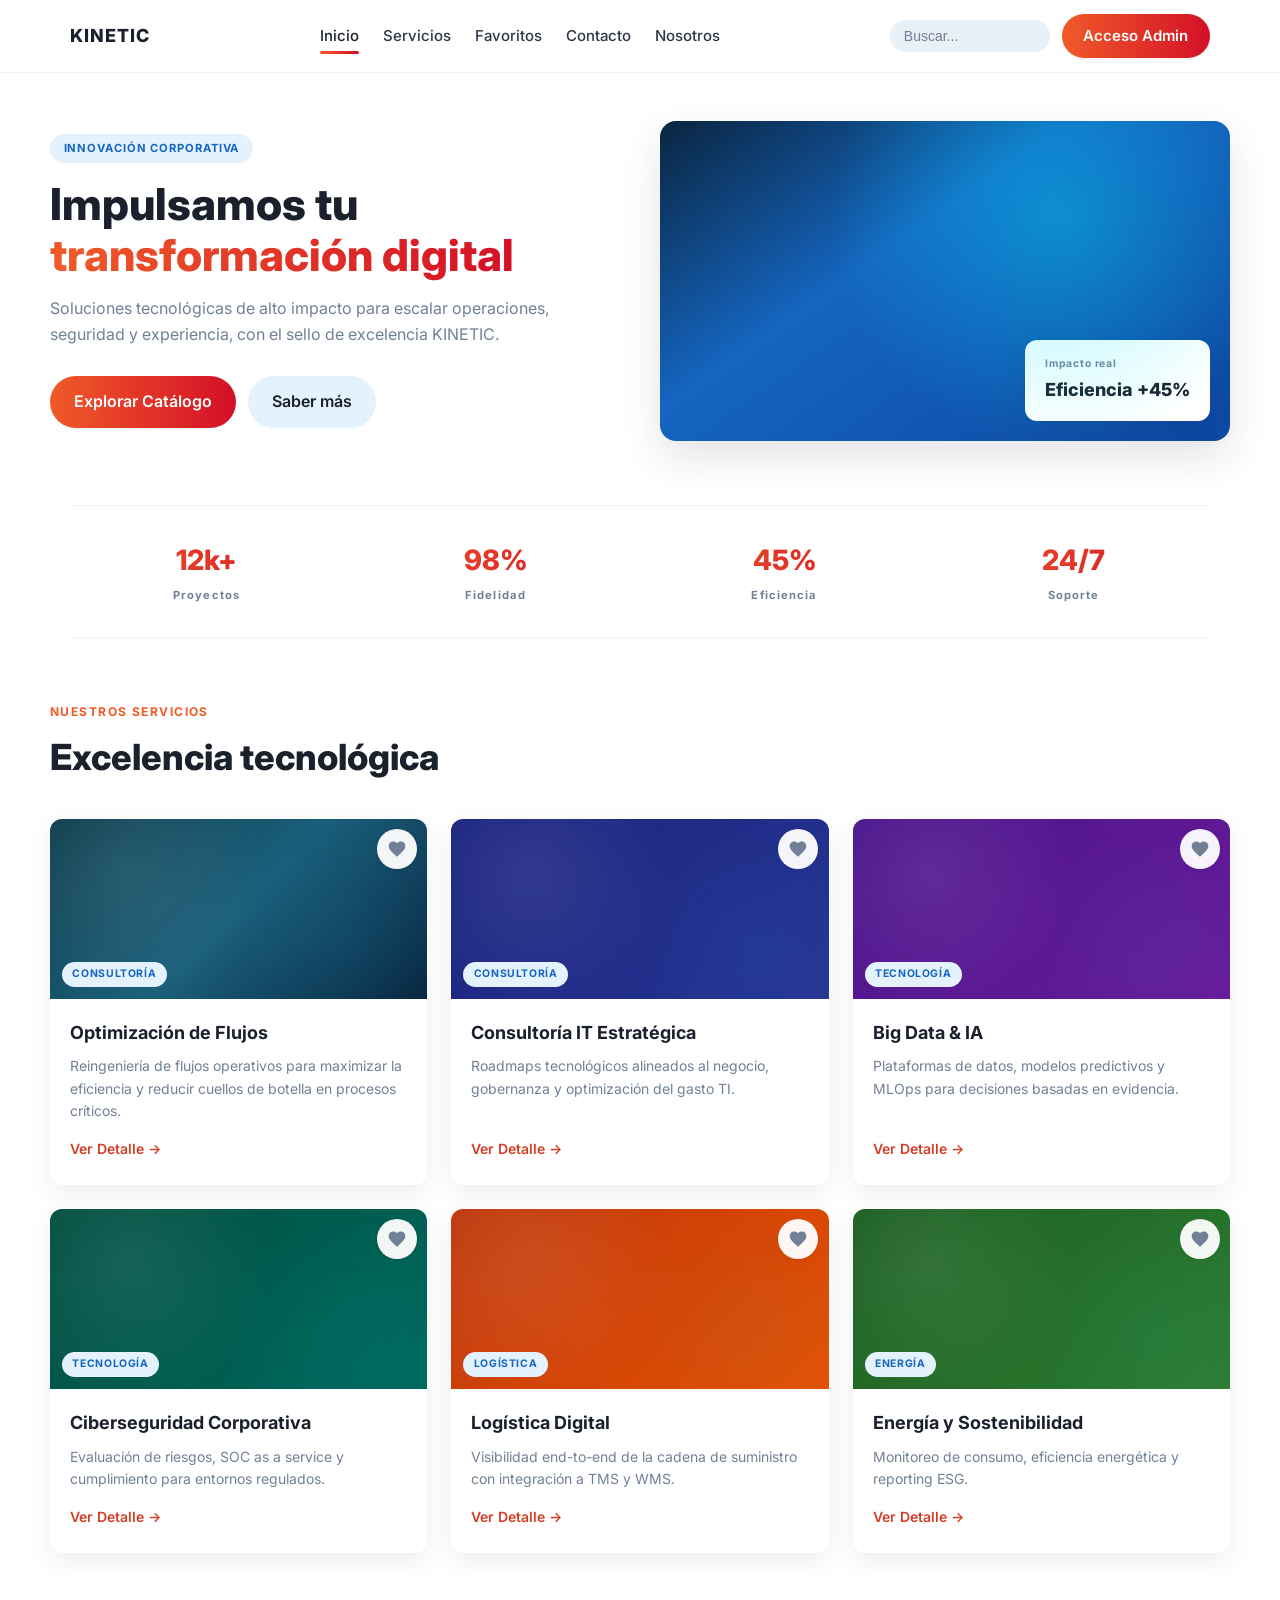
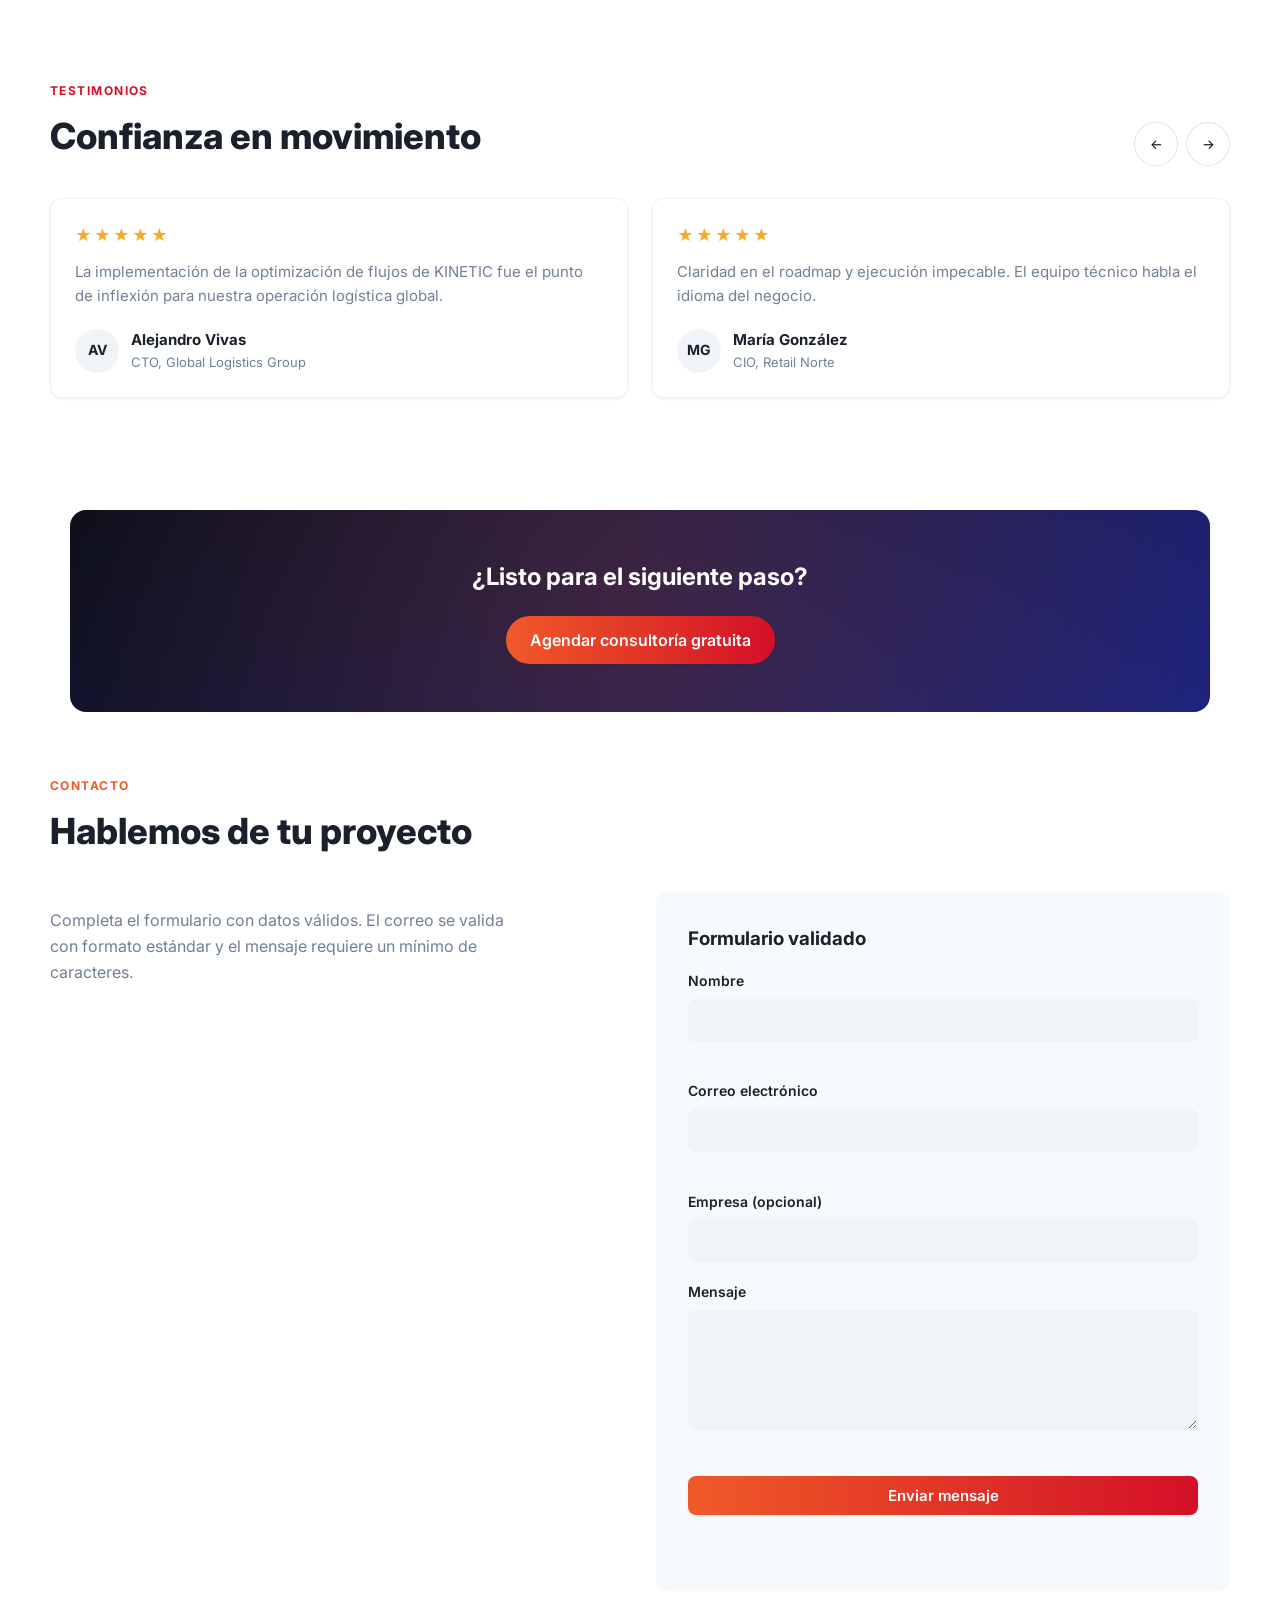
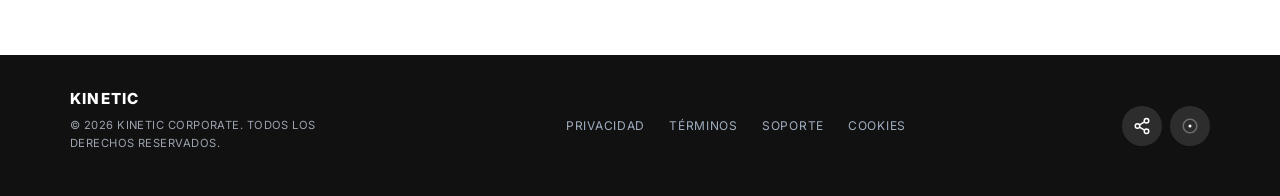
==== index.html @ cf08d678 "feat: Add proyecto maquetacion and forms kinetic" ====
<!DOCTYPE html>
<html lang="es">
  <head>
    <meta charset="UTF-8" />
    <meta name="viewport" content="width=device-width, initial-scale=1.0" />
    <title>KINETIC · Innovación corporativa</title>
    <link rel="stylesheet" href="css/main.css" />
  </head>
  <body>
    <header class="site-header">
      <div class="container site-header__inner">
        <a class="site-logo" href="index.html">KINETIC</a>
        <nav class="site-nav" aria-label="Principal">
          <a class="site-nav__link site-nav__link--active" href="index.html">Inicio</a>
          <a class="site-nav__link" href="catalogo.html">Servicios</a>
          <a class="site-nav__link" href="catalogo.html?filter=favorites">Favoritos</a>
          <a class="site-nav__link" href="#contacto">Contacto</a>
          <a class="site-nav__link" href="nosotros.html">Nosotros</a>
        </nav>
        <div class="site-header__actions">
          <label class="sr-only" for="site-search">Buscar</label>
          <input
            id="site-search"
            class="search-field"
            type="search"
            placeholder="Buscar..."
            autocomplete="off"
          />
          <a class="btn btn--primary btn--pill" href="admin.html">Acceso Admin</a>
        </div>
      </div>
    </header>

    <main>
      <section class="hero container">
        <div class="hero__grid">
          <div>
            <span class="badge-pill">Innovación corporativa</span>
            <h1 class="hero__title">
              Impulsamos tu <span class="text-gradient">transformación digital</span>
            </h1>
            <p class="hero__lead">
              Soluciones tecnológicas de alto impacto para escalar operaciones, seguridad y
              experiencia, con el sello de excelencia KINETIC.
            </p>
            <div class="hero__actions">
              <a class="btn btn--primary btn--lg btn--pill" href="catalogo.html">Explorar Catálogo</a>
              <a class="btn btn--secondary btn--lg btn--pill" href="nosotros.html">Saber más</a>
            </div>
          </div>
          <div class="hero__visual">
            <div class="hero__image-wrap" role="img" aria-label="Visual tecnológico abstracto">
              <div class="hero__float-card">
                <div class="hero__float-label">Impacto real</div>
                <div class="hero__float-value">Eficiencia +45%</div>
              </div>
            </div>
          </div>
        </div>
      </section>

      <div class="container">
        <div class="stats-bar">
          <div class="stat-item">
            <div class="stat-item__num">12k+</div>
            <div class="stat-item__label">Proyectos</div>
          </div>
          <div class="stat-item">
            <div class="stat-item__num">98%</div>
            <div class="stat-item__label">Fidelidad</div>
          </div>
          <div class="stat-item">
            <div class="stat-item__num">45%</div>
            <div class="stat-item__label">Eficiencia</div>
          </div>
          <div class="stat-item">
            <div class="stat-item__num">24/7</div>
            <div class="stat-item__label">Soporte</div>
          </div>
        </div>
      </div>

      <section class="section container" id="servicios-preview">
        <p class="section-kicker">Nuestros servicios</p>
        <h2 class="section-title">Excelencia tecnológica</h2>
        <div class="grid-services" id="services-grid" aria-live="polite">
          <!-- Tarjetas desde JSON -->
        </div>
      </section>

      <section class="section container">
        <div class="section-head">
          <div>
            <p class="section-kicker section-kicker--red">Testimonios</p>
            <h2 class="section-title" style="margin-bottom: 0">Confianza en movimiento</h2>
          </div>
          <div class="carousel-nav" aria-hidden="true">
            <button type="button" title="Anterior">←</button>
            <button type="button" title="Siguiente">→</button>
          </div>
        </div>
        <div class="testimonial-grid" id="testimonials-root"></div>
      </section>

      <section class="container">
        <div class="cta-band">
          <h2>¿Listo para el siguiente paso?</h2>
          <button type="button" class="btn btn--primary btn--lg btn--pill" id="open-consult-modal">
            Agendar consultoría gratuita
          </button>
        </div>
      </section>

      <section class="contact-section section container" id="contacto">
        <p class="section-kicker">Contacto</p>
        <h2 class="section-title">Hablemos de tu proyecto</h2>
        <div class="contact-grid">
          <div>
            <p style="color: var(--color-muted); max-width: 480px">
              Completa el formulario con datos válidos. El correo se valida con formato estándar y el
              mensaje requiere un mínimo de caracteres.
            </p>
          </div>
          <div class="contact-card">
            <h3>Formulario validado</h3>
            <form id="contact-form" novalidate>
              <div class="form-group">
                <label class="form-label" for="c-name">Nombre</label>
                <input class="input" id="c-name" name="name" type="text" autocomplete="name" required />
                <span class="form-error" data-error="name"></span>
              </div>
              <div class="form-group">
                <label class="form-label" for="c-email">Correo electrónico</label>
                <input
                  class="input"
                  id="c-email"
                  name="email"
                  type="email"
                  autocomplete="email"
                  required
                />
                <span class="form-error" data-error="email"></span>
              </div>
              <div class="form-group">
                <label class="form-label" for="c-company">Empresa (opcional)</label>
                <input class="input" id="c-company" name="company" type="text" />
              </div>
              <div class="form-group">
                <label class="form-label" for="c-msg">Mensaje</label>
                <textarea
                  class="input textarea"
                  id="c-msg"
                  name="message"
                  required
                  minlength="10"
                ></textarea>
                <span class="form-error" data-error="message"></span>
              </div>
              <button class="btn btn--primary btn--block" type="submit">Enviar mensaje</button>
              <p id="contact-form-status" class="form-error" style="margin-top: 1rem; color: #2e7d32" hidden></p>
            </form>
          </div>
        </div>
      </section>
    </main>

    <div class="modal-overlay" id="modal-consulta" role="dialog" aria-modal="true" aria-labelledby="modal-title">
      <div class="modal">
        <button type="button" class="modal__close" id="close-modal-consulta" aria-label="Cerrar">×</button>
        <h2 class="modal__title" id="modal-title">Agendar consultoría</h2>
        <p class="modal__subtitle">
          Esta acción enlaza con el mismo flujo de contacto: desplázate al formulario o complétalo aquí en la página principal.
        </p>
        <a class="btn btn--primary btn--block" href="#contacto">Ir al formulario de contacto</a>
      </div>
    </div>

    <footer class="site-footer">
      <div class="container site-footer__inner">
        <div>
          <div class="site-footer__brand">KINETIC</div>
          <p class="site-footer__copy">© 2026 KINETIC CORPORATE. TODOS LOS DERECHOS RESERVADOS.</p>
        </div>
        <nav class="site-footer__links" aria-label="Legal">
          <a href="#">Privacidad</a>
          <a href="#">Términos</a>
          <a href="#contacto">Soporte</a>
          <a href="#">Cookies</a>
        </nav>
        <div class="site-footer__icons">
          <button type="button" class="icon-btn" aria-label="Compartir">
            <svg viewBox="0 0 24 24" fill="none" stroke="currentColor" stroke-width="2">
              <circle cx="18" cy="5" r="3" />
              <circle cx="6" cy="12" r="3" />
              <circle cx="18" cy="19" r="3" />
              <path d="M8.59 13.51l6.83 3.98M15.41 6.51l-6.82 3.98" />
            </svg>
          </button>
          <button type="button" class="icon-btn" aria-label="Red">
            <svg viewBox="0 0 24 24" fill="currentColor">
              <circle cx="12" cy="12" r="2" />
              <path
                d="M12 2C6.48 2 2 6.48 2 12s4.48 10 10 10 10-4.48 10-10S17.52 2 12 2zm0 18c-4.41 0-8-3.59-8-8s3.59-8 8-8 8 3.59 8 8-3.59 8-8 8z"
                opacity=".3"
              />
            </svg>
          </button>
        </div>
      </div>
    </footer>

    <script type="module" src="js/home.js"></script>
  </body>
</html>
---- css/main.css ----
/**
 * Punto único de importación — en Angular: styles.scss + partials por componente
 */
@import url("https://fonts.googleapis.com/css2?family=Inter:wght@400;500;600;700;800&display=swap");

@import "./tokens.css";
@import "./base.css";
@import "./layout.css";
@import "./components/header.css";
@import "./components/footer.css";
@import "./components/buttons.css";
@import "./components/cards.css";
@import "./components/forms.css";
@import "./pages/home.css";
@import "./pages/catalog.css";
@import "./pages/detail.css";
@import "./pages/admin.css";
@import "./pages/nosotros.css";
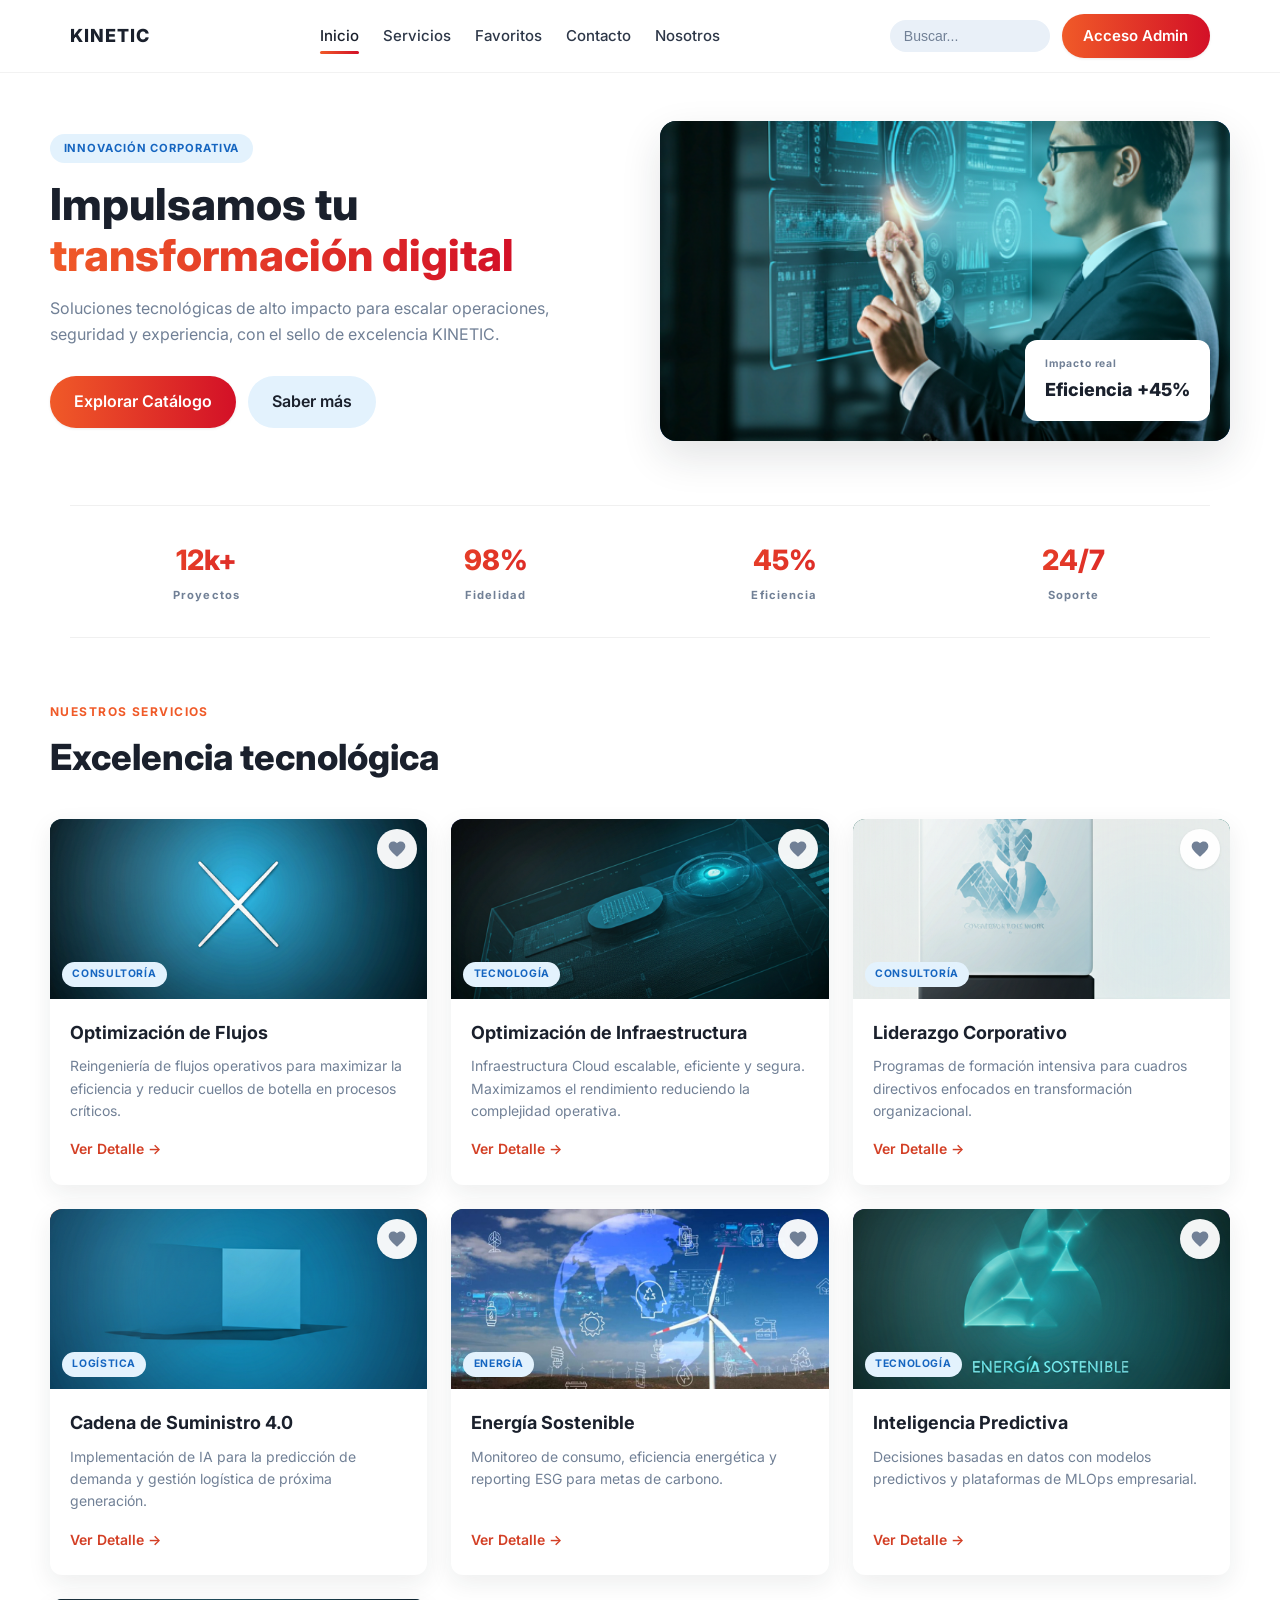
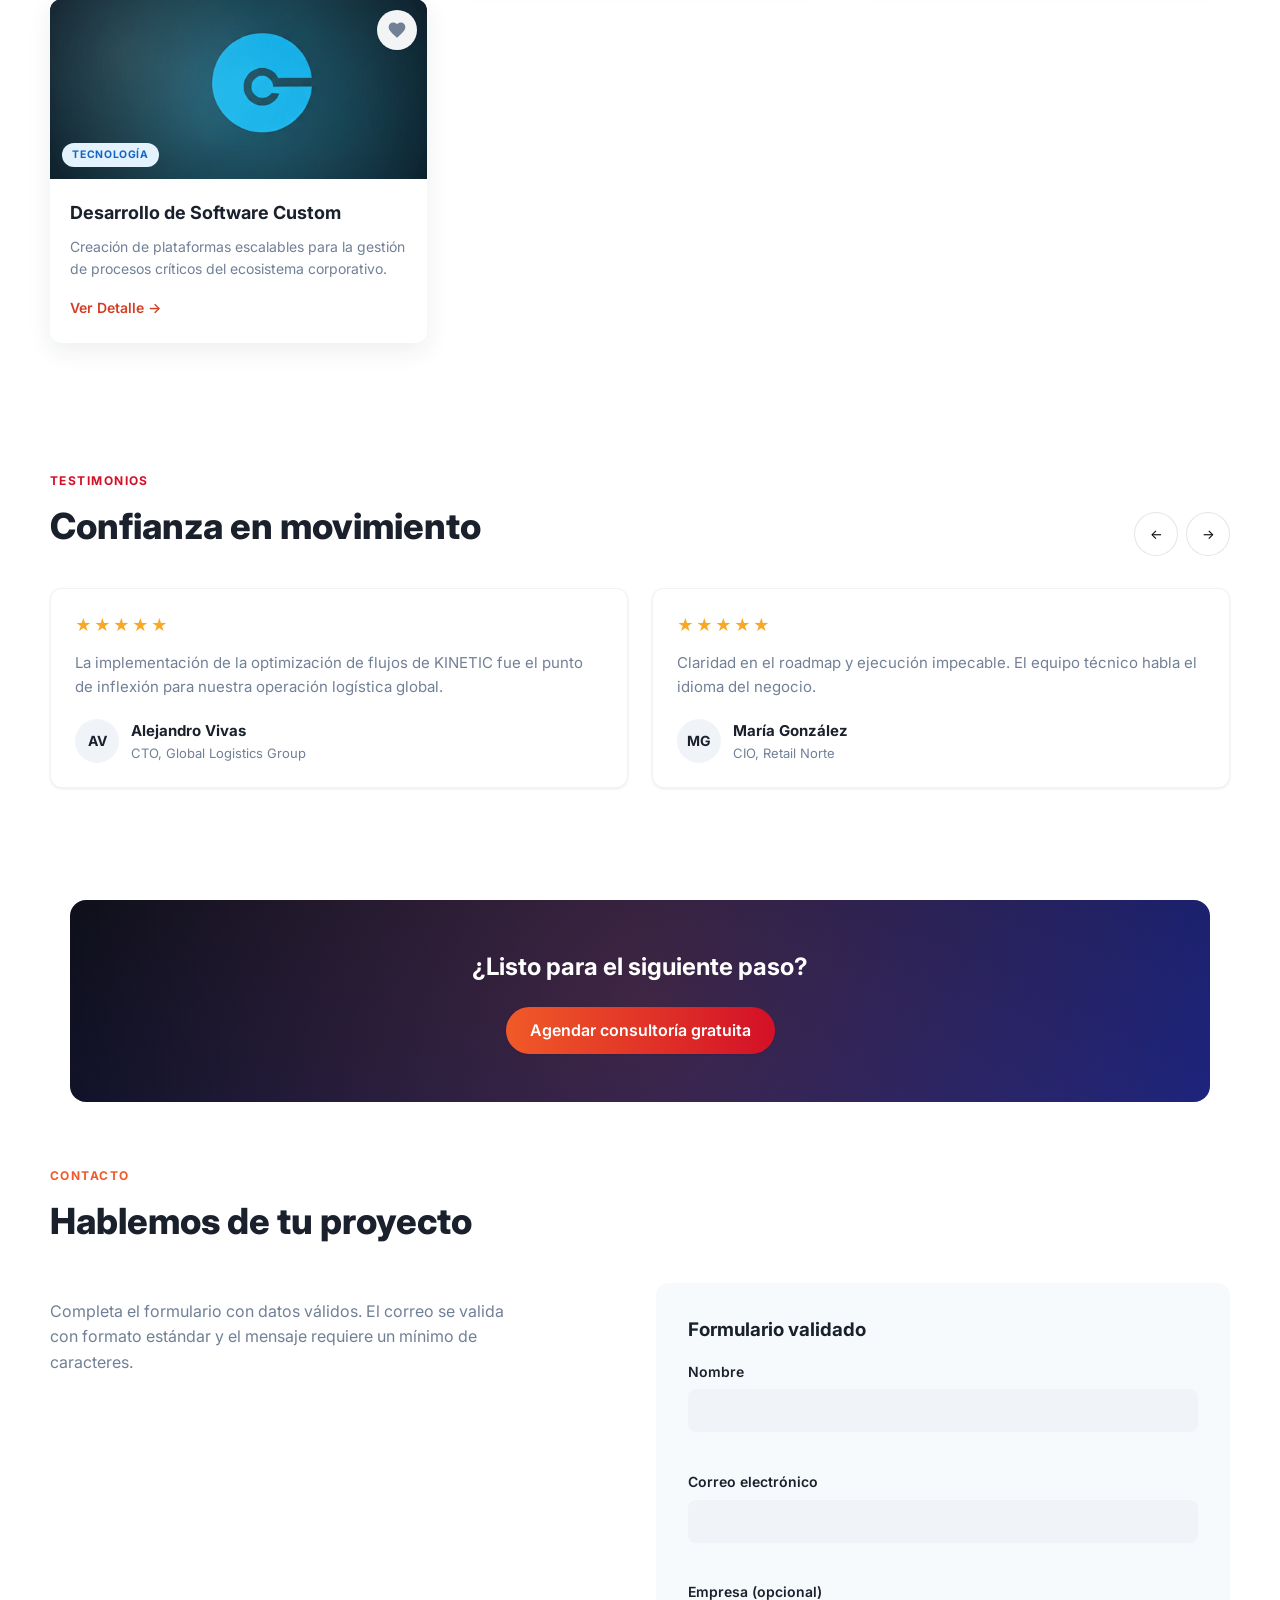
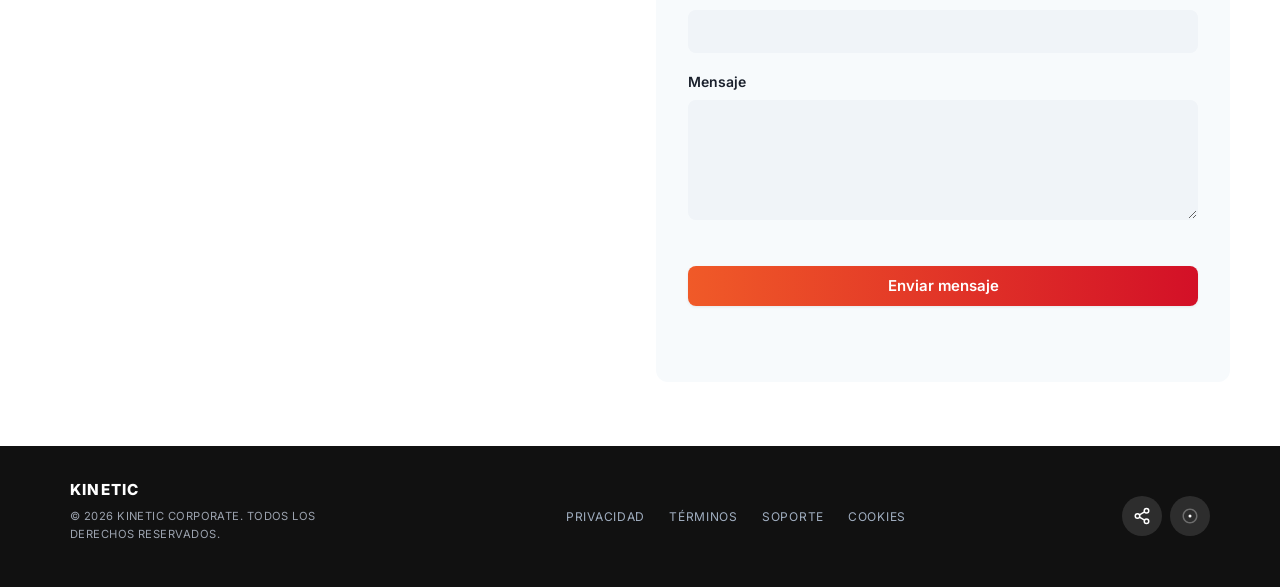
==== commit 82ec1d6b: "ajustes generales" ====
--- a/index.html
+++ b/index.html
@@ -50,6 +50,7 @@
           </div>
           <div class="hero__visual">
             <div class="hero__image-wrap" role="img" aria-label="Visual tecnológico abstracto">
+              <img src="data/images/img1.png" alt="Visual tecnológico abstracto" class="hero__img" />
               <div class="hero__float-card">
                 <div class="hero__float-label">Impacto real</div>
                 <div class="hero__float-value">Eficiencia +45%</div>
--- a/css/main.css
+++ b/css/main.css
@@ -15,4 +15,5 @@
 @import "./pages/catalog.css";
 @import "./pages/detail.css";
 @import "./pages/admin.css";
+@import "./pages/panel.css";
 @import "./pages/nosotros.css";
